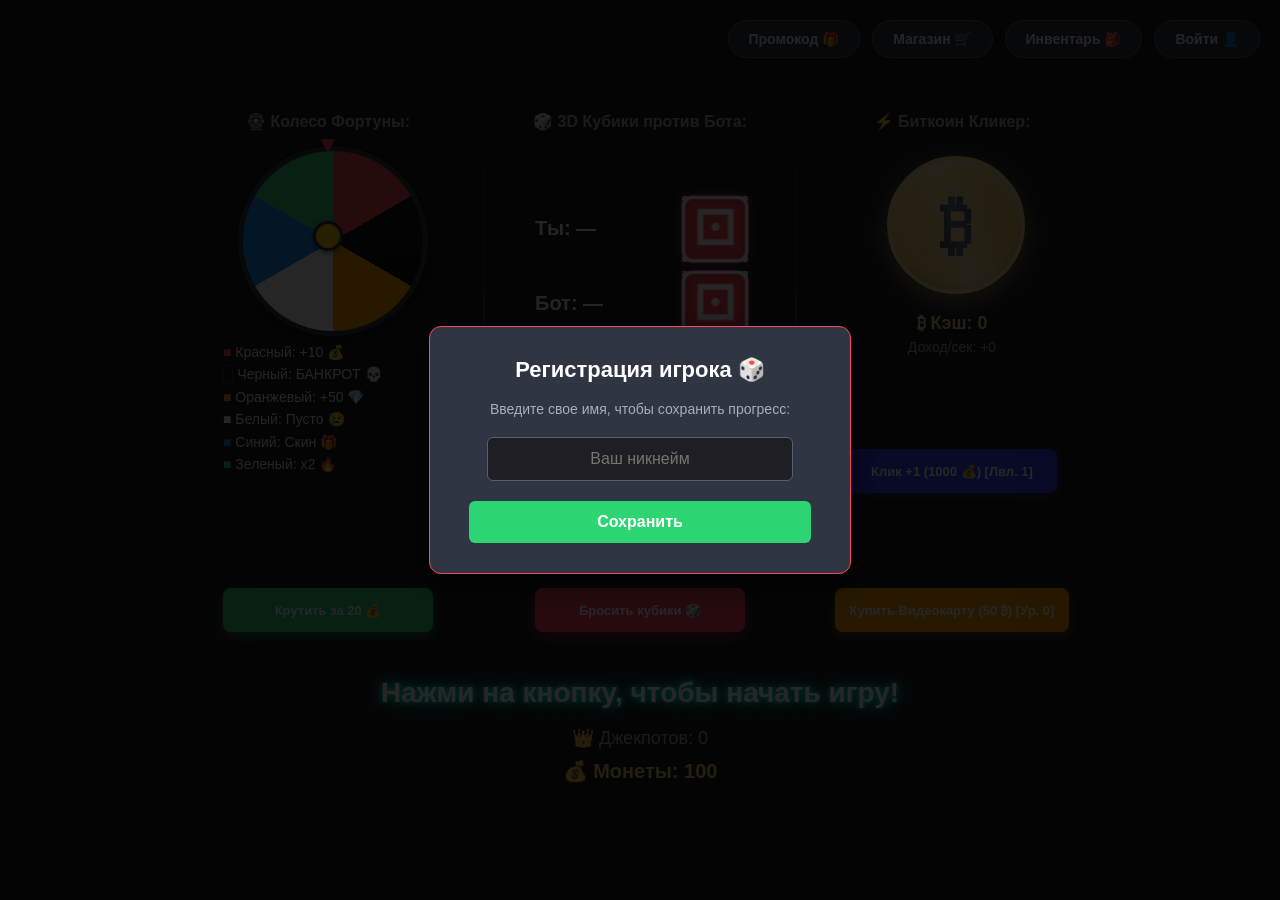
==== index.html @ 0c5f7ff7 "Update index.html" ====
<head>
    <meta charset="UTF-8">
    <meta name="viewport" content="width=device-width, initial-scale=1.0">
    <title>Mega Game Center</title>
    <link rel="stylesheet" href="css/main.css">
    
    <!-- ПОДКЛЮЧЕНИЕ TELEGRAM WEB APP -->
    <script src="https://telegram.org"></script>
    <script>
        // Сообщаем Telegram, что приложение готово, и принудительно раскрываем на максимум
        window.Telegram.WebApp.ready();
        window.Telegram.WebApp.expand();
    </script>
</head>

<body>

    <!-- Верхнее игровое меню управления -->
    <div class="header-menu">
        <button id="promo-open-btn" class="header-btn">Промокод 🎁</button>
        <button id="shop-open-btn" class="header-btn">Магазин 🛒</button>
        <button id="inv-open-btn" class="header-btn">Инвентарь 🎒</button>
        <button id="auth-header-btn" class="header-btn">Войти 👤</button>
    </div>

    <!-- Главный контейнер, который собирает всё вместе по центру -->
    <div class="main-wrapper">
        
        <!-- ТРЕХКОЛОНОЧНЫЙ БЛОК -->
        <div class="game-and-roulette">
            
            <!-- Левая колонка: РУЛЕТКА -->
            <div class="roulette-container">
                <h3>🎡 Колесо Фортуны:</h3>
                <div class="wheel-box">
                    <div class="wheel-arrow">▼</div>
                    <div id="wheel"></div>
                    <div class="wheel-center-cap"></div>
                </div>
                
                <div class="wheel-legend">
                    <div><span style="color: #ff4757;">■</span> Красный: +10 💰</div>
                    <div><span style="color: #111111; border: 1px solid #333;">■</span> Черный: БАНКРОТ 💀</div>
                    <div><span style="color: #ffa502;">■</span> Оранжевый: +50 💎</div>
                    <div><span style="color: #ffffff;">■</span> Белый: Пусто 😢</div>
                    <div><span style="color: #1e90ff;">■</span> Синий: Скин 🎁</div>
                    <div><span style="color: #2ed573;">■</span> Зеленый: х2 🔥</div>
                </div>

                <button id="spin-btn">Крутить за 20 💰</button>
            </div>

            <!-- ПЕРВЫЙ РАЗДЕЛИТЕЛЬ -->
            <div class="game-divider"></div>

            <!-- Центральная колонка: ИГРА В КУБИКИ -->
            <div class="dice-container">
                <h3>🎲 3D Кубики против Бота:</h3>
                
                <div class="game-container-vertical">
                    <div class="dice-player-wrapper">
                        <div class="dice-name player">Ты: —</div>
                        <div class="scene">
                            <div id="player-dice-3d" class="cube">
                                <div class="cube-face front">⚀</div>
                                <div class="cube-face back">⚅</div>
                                <div class="cube-face right">⚃</div>
                                <div class="cube-face left">⚂</div>
                                <div class="cube-face top">⚁</div>
                                <div class="cube-face bottom">⚄</div>
                            </div>
                        </div>
                    </div>

                    <div class="dice-bot-wrapper">
                        <div class="dice-name bot">Бот: —</div>
                        <div class="scene">
                            <div id="bot-dice-3d" class="cube">
                                <div class="cube-face front">⚀</div>
                                <div class="cube-face back">⚅</div>
                                <div class="cube-face right">⚃</div>
                                <div class="cube-face left">⚂</div>
                                <div class="cube-face top">⚁</div>
                                <div class="cube-face bottom">⚄</div>
                            </div>
                        </div>
                    </div>
                </div>

                <div class="turbo-wrapper" id="turbo-toggle">
                    <div class="turbo-checkbox"></div>
                    <span class="turbo-text">Быстрый прокрут</span>
                </div>

                <!-- КНОПКИ АВТОМАТОВ (Покупка + Просмотр) -->
                <button id="slots-open-btn" class="header-btn" style="width: 100%; margin-top: auto; margin-bottom: 8px; border-radius: 8px;">Все автоматы 🎰</button>
                <button id="buy-auto-farm-btn">Купить Автомат (150 ₿)</button>

                <button id="кнопка">Бросить кубики 🎲</button>
            </div>

            <!-- ВТОРОЙ РАЗДЕЛИТЕЛЬ -->
            <div class="game-divider"></div>

            <!-- Правая колонка: ЗАЛИПАТЕЛЬНЫЙ КЛИКЕР -->
            <div class="clicker-container">
                <h3>⚡ Биткоин Кликер:</h3>
                <div id="coin-wrapper">
                    <div id="clicker-coin">
                        <span>₿</span>
                        <div class="coin-glare"></div>
                    </div>
                </div>
                
                <div class="clicker-stats">
                    <div id="clicker-balance">₿ Кэш: 0</div>
                    <div id="clicker-pps">Доход/сек: +0</div>
                </div>
                
                <button id="buy-click-power-btn">Клик +1 (1000 💰) [Лвл. 1]</button>
                <button id="buy-upgrade-btn">Купить Видеокарту (50 ₿)</button>
            </div>

        </div>

        <!-- Центральные элементы -->
        <p id="c">Нажми на кнопку, чтобы начать игру!</p>
        <p id="jackpot-counter">👑 Джекпотов: 0</p>
        <p id="coins-counter">💰 Монеты: --</p>
    </div>

    <!-- ВСПЛЫВАЮЩЕЕ ОКНО: СПИСОК АВТОМАТОВ И СОРТИРОВКА -->
    <div id="slots-modal" class="modal-overlay">
        <div class="modal-window slots-window">
            <span class="close-modal-x" id="slots-close-x">&times;</span>
            <h2>🎰 Ваши автоматы казино</h2>
            <p id="slots-total-fps" style="color: #1dd1a1; font-weight: bold; margin-bottom: 10px;">Всего качают: +0 💰/сек</p>
            
            <!-- Кнопка переключения сортировки -->
            <button id="slots-sort-btn" style="background-color: #3742fa; color: white; border: none; padding: 6px 12px; border-radius: 4px; font-size: 12px; cursor: pointer; margin-bottom: 15px; font-weight: bold;">Сортировка: По доходу ↓</button>
            
            <div id="slots-items-list" class="modal-list-container"></div>
        </div>
    </div>

    <!-- ВСПЛЫВАЮЩИЕ ОКНА (Остальные) -->
    <div id="auth-modal" class="modal-overlay">
        <div class="modal-window">
            <h2>Регистрация игрока 🎲</h2>
            <p>Введите свое имя, чтобы сохранить прогресс:</p>
            <input type="text" id="modal-username-input" placeholder="Ваш никнейм" maxlength="12">
            <button id="modal-save-btn">Сохранить</button>
        </div>
    </div>

    <div id="promo-modal" class="modal-overlay">
        <div class="modal-window">
            <span class="close-modal-x" id="promo-close-x">&times;</span>
            <h2>🎁 Активация промокода</h2>
            <p>Введите секретный код, чтобы получить подарок:</p>
            <input type="text" id="modal-promo-input" placeholder="Введите промокод">
            <button id="modal-promo-activate-btn">Активировать</button>
        </div>
    </div>

    <div id="shop-modal" class="modal-overlay">
        <div class="modal-window shop-window">
            <span class="close-modal-x" id="shop-close-x">&times;</span>
            <h2>🛒 Магазин скинов</h2>
            <p>Покупайте цвета для вашей неоновой надписи:</p>
            <div id="shop-items-list" class="modal-list-container"></div>
        </div>
    </div>

    <div id="inv-modal" class="modal-overlay">
        <div class="modal-window inv-window">
            <span class="close-modal-x" id="inv-close-x">&times;</span>
            <h2>🎒 Ваш инвентарь</h2>
            <p>Выберите активный цвет для текста результатов:</p>
            <div id="inv-items-list" class="modal-list-container"></div>
        </div>
    </div>

    <script src="js/script.js"></script>
</body>
</html>
---- css/main.css ----
/* Главные настройки страницы */
body {
    font-family: Arial, sans-serif;
    background-color: #1e1e24;
    display: flex;
    justify-content: center;
    align-items: center;
    height: 100vh;
    margin: 0;
    overflow: hidden;
}

/* Меню кнопок в правом верхнем углу */
.header-menu {
    position: absolute;
    top: 20px;
    right: 20px;
    display: flex;
    gap: 12px;
    z-index: 100;
}

.header-btn {
    background-color: #2f3542;
    color: #f1f2f6;
    border: 1px solid #57606f;
    padding: 10px 20px;
    font-size: 14px;
    font-weight: bold;
    border-radius: 20px;
    cursor: pointer;
    transition: all 0.2s ease;
}

.header-btn:hover { 
    background-color: #57606f; 
    border-color: #f1f2f6; 
}

.main-wrapper {
    display: flex;
    flex-direction: column;
    align-items: center;
    text-align: center;
}

/* ТРЕХКОЛОНОЧНЫЙ БЛОК */
.game-and-roulette {
    display: flex;
    align-items: stretch; 
    justify-content: center;
    gap: 50px; 
    margin-bottom: 20px;
}

.game-divider {
    width: 2px;
    height: 520px; 
    background: linear-gradient(to bottom, rgba(255, 255, 255, 0), rgba(255, 255, 255, 0.15), rgba(255, 255, 255, 0));
    align-self: center;
}

/* Настройки колонок */
.dice-container, .roulette-container, .clicker-container {
    display: flex;
    flex-direction: column;
    align-items: center;
    width: 210px; 
    justify-content: space-between; 
}

.dice-container h3, .roulette-container h3, .clicker-container h3 {
    color: #a4b0be;
    font-size: 16px;
    margin-bottom: 15px;
    margin-top: 0;
    white-space: nowrap;
}

/* БАЗОВЫЙ СТИЛЬ ДЛЯ ВСЕХ КНОПОК ВНИЗУ */
#кнопка, #spin-btn, #buy-upgrade-btn, #buy-click-power-btn, #buy-auto-farm-btn, #slots-open-btn {
    font-size: 13px; 
    font-weight: bold;
    border-radius: 8px;
    cursor: pointer;
    height: 44px; 
    box-sizing: border-box;
    border: none;
    transition: all 0.2s ease;
    white-space: nowrap;
}

#кнопка { background-color: #ff4757; color: white; box-shadow: 0 4px 15px rgba(255, 71, 87, 0.4); width: 100%; margin-top: auto; }
#кнопка:hover { background-color: #ff6b81; transform: translateY(-2px); }

#spin-btn { background-color: #2ed573; color: white; box-shadow: 0 4px 10px rgba(46, 213, 115, 0.4); width: 100%; margin-top: auto; }
#spin-btn:hover { background-color: #26af5f; }
#spin-btn:disabled { background-color: #57606f; cursor: not-allowed; box-shadow: none; }

#buy-upgrade-btn {
    background-color: #ffa502; color: white;
    box-shadow: 0 4px 10px rgba(255, 165, 2, 0.3);
    padding: 12px 15px; width: auto; min-width: 100%; margin-top: auto;
}
#buy-upgrade-btn:hover { background-color: #ffb142; }

#buy-click-power-btn {
    background-color: #3742fa; color: white;
    box-shadow: 0 4px 10px rgba(55, 66, 250, 0.3);
    padding: 12px 15px; width: auto; min-width: 100%; margin-bottom: 12px; margin-top: auto;
}
#buy-click-power-btn:hover { background-color: #5f27cd; }

#buy-auto-farm-btn {
    background-color: #10ac84; color: white;
    box-shadow: 0 4px 10px rgba(16, 172, 132, 0.3);
    padding: 12px 15px; width: auto; min-width: 100%; margin-bottom: 12px;
}
#buy-auto-farm-btn:hover { background-color: #1dd1a1; }

/* Крупная шпаргалка рулетки */
.wheel-legend { margin-top: 15px; font-size: 14px; color: #f1f2f6; text-align: left; line-height: 1.6; width: 100%; font-weight: 500; }

/* Вертикальный контейнер кубиков */
.game-container-vertical { display: flex; flex-direction: column; gap: 15px; height: 240px; justify-content: center; text-align: center; }
.dice-player-wrapper, .dice-bot-wrapper { display: flex; align-items: center; justify-content: space-between; width: 210px; gap: 15px; }
.dice-name { font-size: 20px; color: #f1f2f6; font-weight: bold; width: 110px; text-align: left; white-space: nowrap; }
/* === СТИЛИ ЦВЕТОВЫХ РЕДКОСТЕЙ ДЛЯ ИНВЕНТАРЯ АВТОМАТОВ === */
.rarity-common { color: #ffffff !important; text-shadow: 0 0 2px rgba(255,255,255,0.5); }
.rarity-epic { color: #bf55ec !important; text-shadow: 0 0 5px #bf55ec; font-weight: bold; }
.rarity-legendary { color: #ffd700 !important; text-shadow: 0 0 8px #ffd700, 0 0 15px #ff8c00; font-weight: bold; }

/* === МАГИЯ АНИМИРОВАННОГО 3D КУБИКА === */
.scene { width: 60px; height: 60px; perspective: 300px; }
.cube { width: 100%; height: 100%; position: relative; transform-style: preserve-3d; transition: transform 1.5s cubic-bezier(0.2, 0.8, 0.3, 1); }
.cube-face { position: absolute; width: 60px; height: 60px; background: #ff4757; border: 3px solid #ffffff; border-radius: 10px; color: white; font-size: 42px; font-weight: bold; display: flex; justify-content: center; align-items: center; box-shadow: inset 0 0 10px rgba(0,0,0,0.3), 0 0 10px rgba(255, 71, 87, 0.4); box-sizing: border-box; }
.front  { transform: rotateY(  0deg) translateZ(30px); }
.back   { transform: rotateY(180deg) translateZ(30px); }
.right  { transform: rotateY( 90deg) translateZ(30px); }
.left   { transform: rotateY(-90deg) translateZ(30px); }
.top    { transform: rotateX( 90deg) translateZ(30px); }
.bottom { transform: rotateX(-90deg) translateZ(30px); }

/* === СТИЛИ ТУРБО-РЕЖИМА === */
.turbo-wrapper { display: flex; align-items: center; justify-content: center; gap: 12px; margin-bottom: 25px; margin-top: 15px; cursor: pointer; user-select: none; }
.turbo-checkbox { width: 22px; height: 22px; background-color: #2f3542; border: 2px solid #57606f; border-radius: 6px; position: relative; transition: all 0.25s ease; box-sizing: border-box; }
.turbo-text { font-size: 15px; color: #a4b0be; font-weight: bold; transition: color 0.25s ease; }
.turbo-wrapper:hover .turbo-checkbox { border-color: #f1f2f6; }
.turbo-wrapper:hover .turbo-text { color: #f1f2f6; }
.turbo-wrapper.active .turbo-checkbox { background-color: #bf55ec !important; border-color: #bf55ec !important; box-shadow: 0 0 12px #bf55ec; }
.turbo-wrapper.active .turbo-checkbox::after { content: "✔"; position: absolute; top: 45%; left: 50%; transform: translate(-50%, -50%); color: white; font-size: 13px; font-weight: bold; }
.turbo-wrapper.active .turbo-text { color: #bf55ec; text-shadow: 0 0 5px rgba(191, 85, 236, 0.3); }
.cube.fast-spin { transition: transform 0.3s cubic-bezier(0.2, 0.8, 0.3, 1) !important; }

/* === КЛИКЕР === */
#coin-wrapper { position: relative; width: 130px; height: 130px; margin-top: 10px; }
#clicker-coin { width: 130px; height: 130px; background: linear-gradient(135deg, #ffe066 0%, #f5cd79 50%, #eccc68 100%); border-radius: 50%; display: flex; justify-content: center; align-items: center; font-size: 65px; color: #2f3542; font-weight: 900; cursor: pointer; user-select: none; position: relative; overflow: hidden; box-shadow: 0 8px 25px rgba(245, 205, 121, 0.5), inset 0 -4px 10px rgba(0,0,0,0.15), inset 0 4px 10px rgba(255,255,255,0.4); border: 4px solid #f7d794; transition: transform 0.05s ease, box-shadow 0.1s ease; }
.coin-glare { position: absolute; top: -50%; left: -50%; width: 200%; height: 200%; background: linear-gradient(45deg, rgba(255,255,255,0) 0%, rgba(255,255,255,0) 40%, rgba(255,255,255,0.3) 50%, rgba(255,255,255,0) 60%); transform: rotate(30deg); transition: all 0.5s ease; }
#clicker-coin:hover .coin-glare { transform: translate(20%, 20%) rotate(30deg); }
#clicker-coin:active { transform: scale(0.94); box-shadow: 0 4px 12px rgba(245, 205, 121, 0.3); }
.clicker-stats { height: 65px; display: flex; flex-direction: column; justify-content: center; gap: 5px; margin-top: 15px; }
#clicker-balance { font-size: 18px; color: #f5cd79; font-weight: bold; }
#clicker-pps { font-size: 14px; color: #a4b0be; }
.plus-one-animation { position: absolute; font-size: 22px; color: #2ed573; font-weight: bold; pointer-events: none; user-select: none; animation: floatUp 0.7s ease-out forwards; text-shadow: 0 0 5px rgba(0,0,0,0.5); z-index: 50; }
@keyframes floatUp { 0% { transform: translateY(0) scale(0.8); opacity: 1; } 100% { transform: translateY(-70px) scale(1.2); opacity: 0; } }

/* РУЛЕТКА И КОЛЕСО */
.wheel-box { position: relative; width: 180px; height: 180px; }
.wheel-arrow { position: absolute; top: -15px; left: 50%; transform: translateX(-50%); font-size: 24px; color: #ff4757; z-index: 10; }
#wheel { width: 100%; height: 100%; border-radius: 50%; border: 5px solid #2f3542; box-shadow: 0 0 15px rgba(0, 0, 0, 0.6); background: conic-gradient(#ff4757 0deg 60deg, #111111 60deg 120deg, #ffa502 120deg 180deg, #ffffff 180deg 240deg, #1e90ff 240deg 300deg, #2ed573 300deg 360deg); transition: transform 4s cubic-bezier(0.1, 0.8, 0.3, 1); }
.wheel-center-cap { position: absolute; top: 50%; left: 50%; transform: translate(-50%, -50%); width: 24px; height: 24px; background-color: #ffd700; border-radius: 50%; border: 3px solid #2f3542; box-shadow: 0 2px 5px rgba(0, 0, 0, 0.5); z-index: 5; }

/* ТЕКСТЫ СВЕЧЕНИЯ И ОКНА */
#c { font-size: 28px; color: #ffffff; font-weight: bold; text-shadow: 0 0 5px #00ffcc, 0 0 10px #00ffcc, 0 0 20px #00ffcc; transition: all 0.3s ease; margin: 25px 0 5px 0; min-height: 40px; }
#c.jackpot { text-shadow: 0 0 5px #ffd700, 0 0 15px #ffd700, 0 0 30px #ff8c00; }
#jackpot-counter { font-size: 18px; color: #a4b0be; margin: 5px 0; }
#coins-counter { font-size: 20px; color: #eccc68; margin: 5px 0; font-weight: bold; }

.shop-container { margin-top: 25px; border-top: 1px solid #333; padding-top: 15px; width: 100%; max-width: 500px; }
.shop-container h3 { color: #a4b0be; font-size: 16px; margin-bottom: 15px; }
.shop-buttons { display: flex; gap: 10px; justify-content: center; flex-wrap: wrap; }
.shop-btn { background-color: #2f3542; color: #f1f2f6; border: 1px solid #57606f; padding: 8px 12px; font-size: 13px; border-radius: 6px; cursor: pointer; transition: all 0.2s ease; }
.shop-btn:hover { background-color: #3742fa; border-color: #3742fa; }
.shop-btn.active { background-color: #2ed573 !important; border-color: #2ed573 !important; color: white; }

.modal-overlay { position: fixed; top: 0; left: 0; width: 100%; height: 100%; background-color: rgba(0, 0, 0, 0.85); display: flex; justify-content: center; align-items: center; opacity: 0; pointer-events: none; transition: opacity 0.3s ease; z-index: 1000; }
.modal-overlay.show { opacity: 1; pointer-events: all; }
.modal-window { background-color: #2f3542; padding: 30px; border-radius: 12px; box-shadow: 0 10px 30px rgba(0, 0, 0, 0.6); text-align: center; width: 90%; max-width: 360px; border: 1px solid #ff4757; position: relative; }
.close-modal-x { position: absolute; top: 10px; right: 15px; font-size: 28px; color: #a4b0be; cursor: pointer; }
.close-modal-x:hover { color: white; }
.modal-window h2 { color: #ffffff; margin-top: 0; font-size: 22px; }
.modal-window p { color: #a4b0be; font-size: 14px; margin-bottom: 20px; }
#modal-username-input, #modal-promo-input { width: 85%; padding: 12px; font-size: 16px; background-color: #1e1e24; border: 1px solid #57606f; color: white; border-radius: 6px; text-align: center; margin-bottom: 20px; outline: none; }
#modal-username-input:focus, #modal-promo-input:focus { border-color: #ff4757; }
#modal-save-btn, #modal-promo-activate-btn { background-color: #2ed573; color: white; border: none; padding: 12px 30px; font-size: 16px; font-weight: bold; border-radius: 6px; cursor: pointer; width: 95%; }
.modal-list-container { display: flex; flex-direction: column; gap: 12px; max-height: 250px; overflow-y: auto; }
.modal-item-btn { background-color: #1e1e24; color: white; border: 1px solid #57606f; padding: 12px; font-size: 15px; font-weight: bold; border-radius: 6px; cursor: pointer; display: flex; justify-content: space-between; align-items: center; }
.modal-item-btn.active { background-color: #2ed573 !important; border-color: #2ed573 !important; }
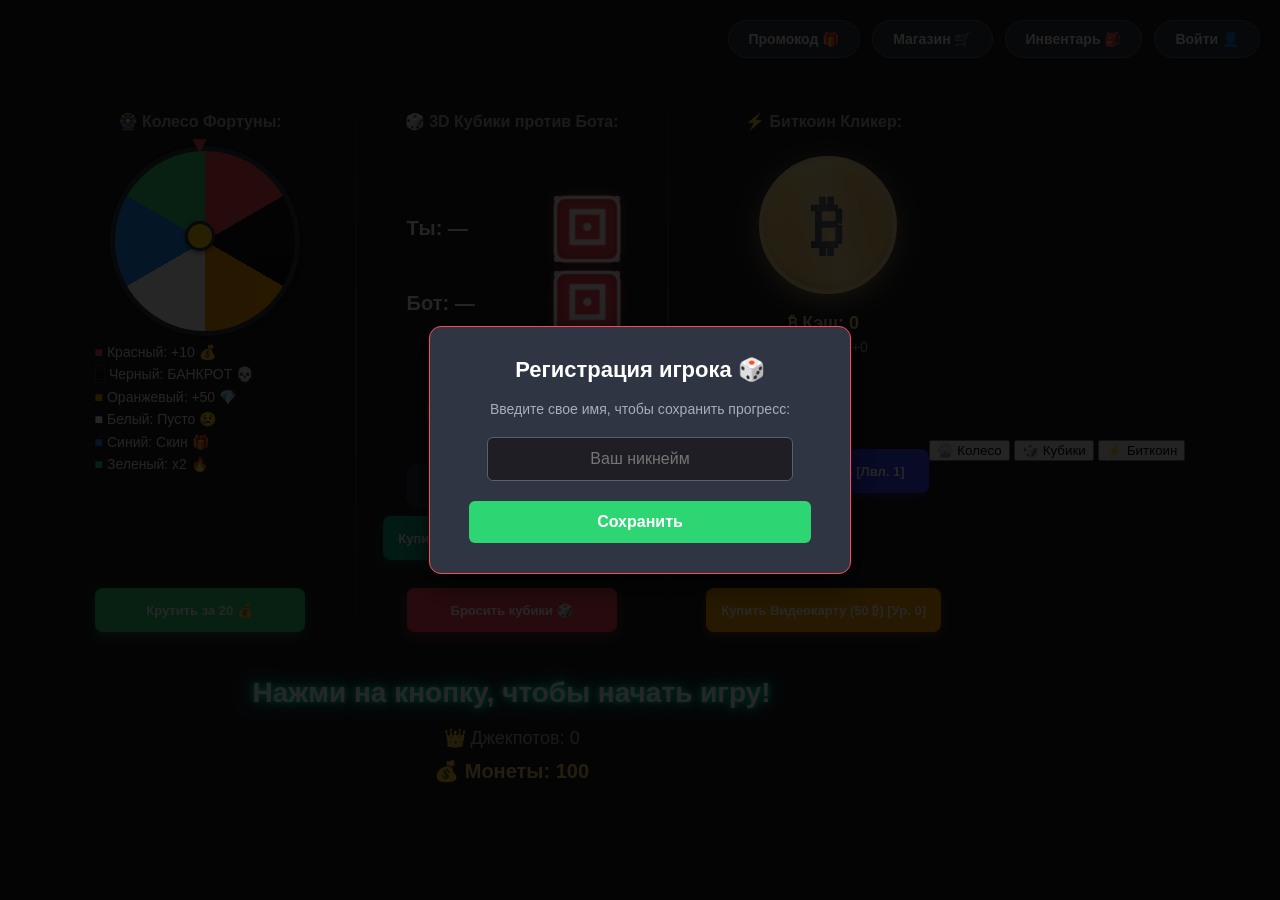
==== commit d42e2b32: "Update index.html" ====
--- a/index.html
+++ b/index.html
@@ -182,5 +182,21 @@
     </div>
 
     <script src="js/script.js"></script>
+    <!-- НИЖНЕЕ НАВИГАЦИОННОЕ МЕНЮ (ТАБ-БАР) -->
+<div class="bottom-nav">
+    <button class="nav-item active" onclick="switchTab('fortune', this)">
+        <span class="nav-icon">🎡</span>
+        <span class="nav-text">Колесо</span>
+    </button>
+    <button class="nav-item" onclick="switchTab('dice', this)">
+        <span class="nav-icon">🎲</span>
+        <span class="nav-text">Кубики</span>
+    </button>
+    <button class="nav-item" onclick="switchTab('clicker', this)">
+        <span class="nav-icon">⚡</span>
+        <span class="nav-text">Биткоин</span>
+    </button>
+</div>
+
 </body>
 </html>
--- a/css/main.css
+++ b/css/main.css
@@ -196,3 +196,54 @@
 .modal-list-container { display: flex; flex-direction: column; gap: 12px; max-height: 250px; overflow-y: auto; }
 .modal-item-btn { background-color: #1e1e24; color: white; border: 1px solid #57606f; padding: 12px; font-size: 15px; font-weight: bold; border-radius: 6px; cursor: pointer; display: flex; justify-content: space-between; align-items: center; }
 .modal-item-btn.active { background-color: #2ed573 !important; border-color: #2ed573 !important; }
+/* ПРИНУДИТЕЛЬНАЯ МОБИЛЬНАЯ ВЕРСИЯ */
+@media (max-width: 1024px) {
+    .main-wrapper {
+        width: 100% !important;
+        max-width: 100% !important;
+        padding: 10px !important;
+        box-sizing: border-box !important;
+    }
+
+    /* Раскладываем 3 колонки строго друг под друга */
+    .game-and-roulette {
+        display: flex !important;
+        flex-direction: column !important;
+        align-items: center !important;
+        width: 100% !important;
+        gap: 40px !important;
+    }
+
+    /* Полностью прячем разделители */
+    .game-divider {
+        display: none !important;
+    }
+
+    /* Фиксируем ширину игровых блоков, чтобы они не сжимались */
+    .roulette-container, .dice-container, .clicker-container {
+        width: 100% !important;
+        max-width: 360px !important;
+        min-width: 320px !important;
+        display: block !important;
+        box-sizing: border-box !important;
+    }
+
+    /* Перестраиваем верхнее меню в сетку 2 на 2 */
+    .header-menu {
+        display: grid !important;
+        grid-template-columns: 1fr 1fr !important;
+        gap: 10px !important;
+        width: 100% !important;
+        max-width: 360px !important;
+        margin: 0 auto 25px auto !important;
+    }
+
+    .header-btn {
+        width: 100% !important;
+        font-size: 14px !important;
+        padding: 10px 5px !important;
+        white-space: nowrap !important;
+    }
+}
+
+
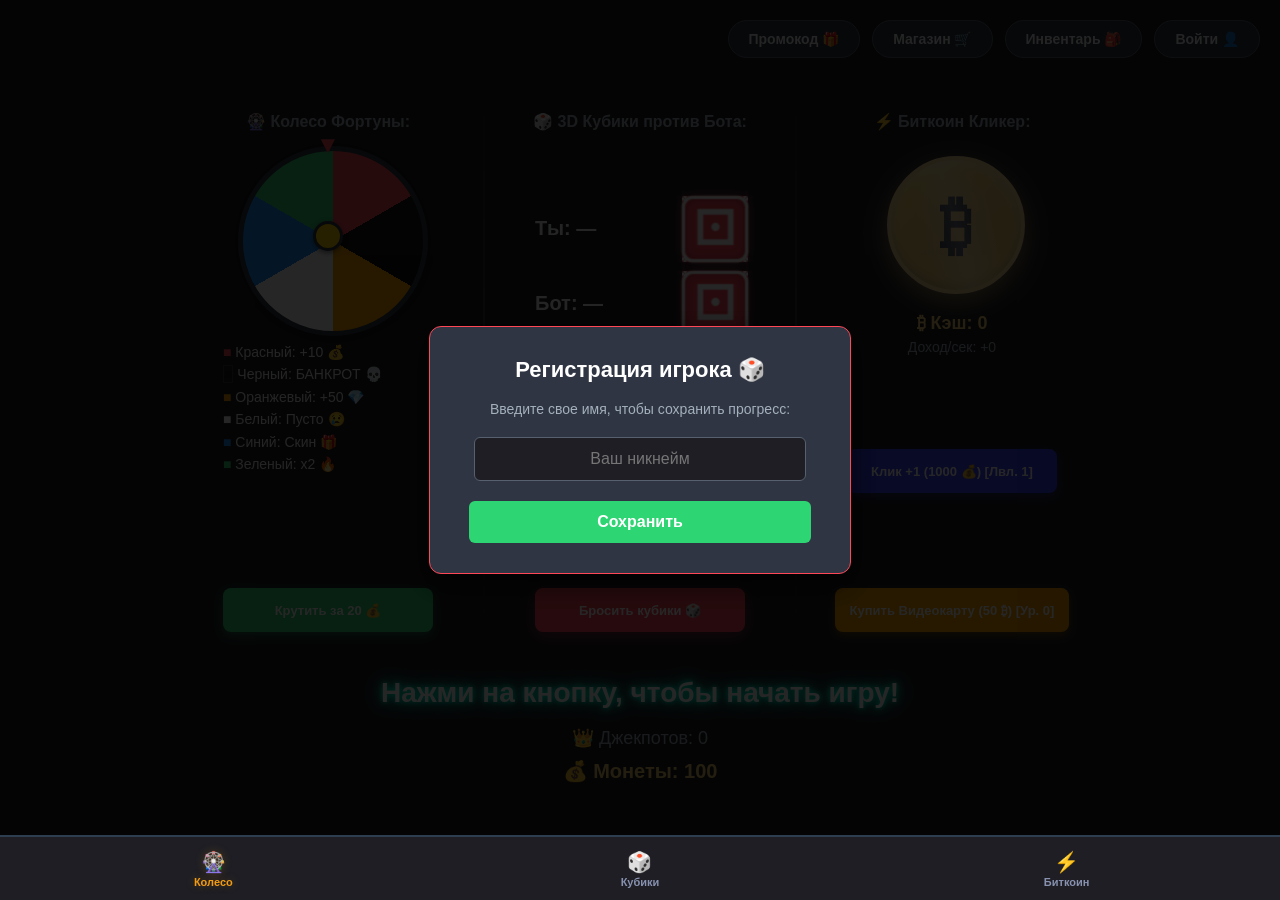
==== commit 93b215ce: "Update index.html" ====
--- a/index.html
+++ b/index.html
@@ -1,3 +1,5 @@
+<!DOCTYPE html>
+<html lang="ru">
 <head>
     <meta charset="UTF-8">
     <meta name="viewport" content="width=device-width, initial-scale=1.0">
@@ -7,12 +9,10 @@
     <!-- ПОДКЛЮЧЕНИЕ TELEGRAM WEB APP -->
     <script src="https://telegram.org"></script>
     <script>
-        // Сообщаем Telegram, что приложение готово, и принудительно раскрываем на максимум
         window.Telegram.WebApp.ready();
         window.Telegram.WebApp.expand();
     </script>
 </head>
-
 <body>
 
     <!-- Верхнее игровое меню управления -->
@@ -181,22 +181,22 @@
         </div>
     </div>
 
+    <!-- НИЖНЕЕ НАВИГАЦИОННОЕ МЕНЮ (ТАБ-БАР) -->
+    <div class="bottom-nav">
+        <button class="nav-item active" onclick="switchTab('fortune', this)">
+            <span class="nav-icon">🎡</span>
+            <span class="nav-text">Колесо</span>
+        </button>
+        <button class="nav-item" onclick="switchTab('dice', this)">
+            <span class="nav-icon">🎲</span>
+            <span class="nav-text">Кубики</span>
+        </button>
+        <button class="nav-item" onclick="switchTab('clicker', this)">
+            <span class="nav-icon">⚡</span>
+            <span class="nav-text">Биткоин</span>
+        </button>
+    </div>
+
     <script src="js/script.js"></script>
-    <!-- НИЖНЕЕ НАВИГАЦИОННОЕ МЕНЮ (ТАБ-БАР) -->
-<div class="bottom-nav">
-    <button class="nav-item active" onclick="switchTab('fortune', this)">
-        <span class="nav-icon">🎡</span>
-        <span class="nav-text">Колесо</span>
-    </button>
-    <button class="nav-item" onclick="switchTab('dice', this)">
-        <span class="nav-icon">🎲</span>
-        <span class="nav-text">Кубики</span>
-    </button>
-    <button class="nav-item" onclick="switchTab('clicker', this)">
-        <span class="nav-icon">⚡</span>
-        <span class="nav-text">Биткоин</span>
-    </button>
-</div>
-
 </body>
 </html>
--- a/css/main.css
+++ b/css/main.css
@@ -245,5 +245,78 @@
         white-space: nowrap !important;
     }
 }
-
-
+/* СТИЛИ ДЛЯ НИЖНЕЙ НАВИГАЦИИ (ТАБ-БАРА) */
+.bottom-nav {
+    position: fixed;
+    bottom: 0;
+    left: 0;
+    width: 100%;
+    height: 65px;
+    background-color: #1e1e24;
+    border-top: 2px solid #2c3e50;
+    display: flex;
+    justify-content: space-around;
+    align-items: center;
+    box-sizing: border-box;
+    z-index: 9999;
+}
+
+.nav-item {
+    background: none;
+    border: none;
+    color: #8892b0;
+    display: flex;
+    flex-direction: column;
+    align-items: center;
+    justify-content: center;
+    cursor: pointer;
+    width: 33.33%;
+    height: 100%;
+    transition: color 0.2s ease;
+}
+
+.nav-icon {
+    font-size: 20px;
+    margin-bottom: 2px;
+}
+
+.nav-text {
+    font-size: 11px;
+    font-weight: bold;
+}
+
+/* Стиль для активной (нажатой) вкладки */
+.nav-item.active {
+    color: #f39c12;
+    text-shadow: 0 0 10px rgba(243, 156, 18, 0.3);
+}
+
+/* МОДИФИКАЦИЯ ДЛЯ УЗКИХ ЭКРАНОВ И ТЕЛЕГРАМА */
+@media (max-width: 1024px) {
+    /* Прячем вертикальные разделители */
+    .game-divider {
+        display: none !important;
+    }
+    
+    /* Делаем главный контейнер вертикальным */
+    .game-and-roulette {
+        display: flex !important;
+        flex-direction: column !important;
+        align-items: center !important;
+        padding-bottom: 80px !important; /* Отступ снизу, чтобы меню не перекрывало кнопки */
+    }
+
+    /* Скрываем по умолчанию кубики и кликер (колесо открыто первым) */
+    .dice-container, .clicker-container {
+        display: none !important;
+    }
+    
+    /* Растягиваем активный контейнер на мобильном */
+    .roulette-container, .dice-container, .clicker-container {
+        width: 100% !important;
+        max-width: 360px !important;
+    }
+}
+
+
+
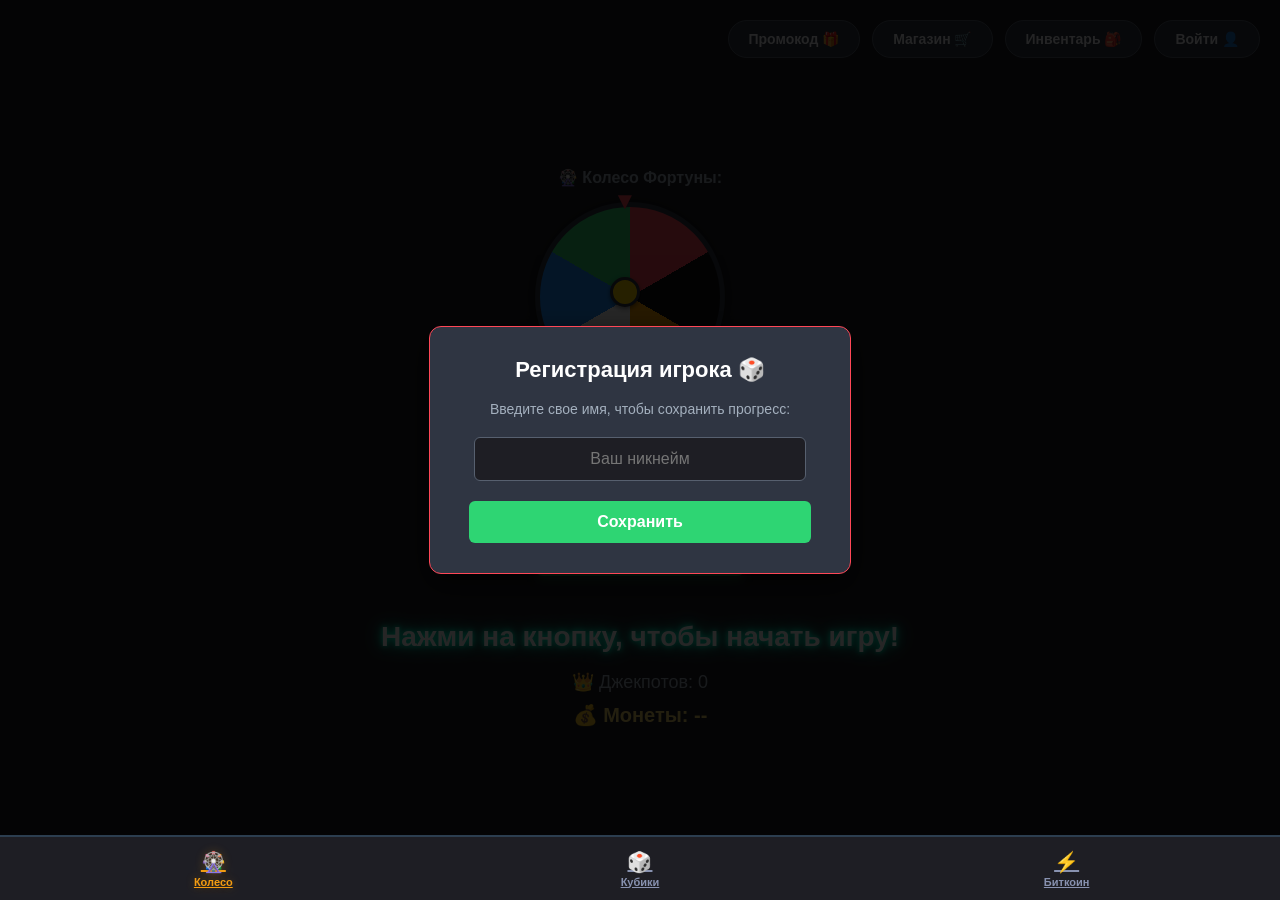
==== commit a2436700: "Update index.html" ====
--- a/index.html
+++ b/index.html
@@ -2,201 +2,12 @@
 <html lang="ru">
 <head>
     <meta charset="UTF-8">
-    <meta name="viewport" content="width=device-width, initial-scale=1.0">
-    <title>Mega Game Center</title>
-    <link rel="stylesheet" href="css/main.css">
-    
-    <!-- ПОДКЛЮЧЕНИЕ TELEGRAM WEB APP -->
-    <script src="https://telegram.org"></script>
+    <title>Загрузка Mega Game Center...</title>
     <script>
-        window.Telegram.WebApp.ready();
-        window.Telegram.WebApp.expand();
+        // Мгновенный перенаправитель на первую игру
+        window.location.href = "fortune.html";
     </script>
 </head>
 <body>
-
-    <!-- Верхнее игровое меню управления -->
-    <div class="header-menu">
-        <button id="promo-open-btn" class="header-btn">Промокод 🎁</button>
-        <button id="shop-open-btn" class="header-btn">Магазин 🛒</button>
-        <button id="inv-open-btn" class="header-btn">Инвентарь 🎒</button>
-        <button id="auth-header-btn" class="header-btn">Войти 👤</button>
-    </div>
-
-    <!-- Главный контейнер, который собирает всё вместе по центру -->
-    <div class="main-wrapper">
-        
-        <!-- ТРЕХКОЛОНОЧНЫЙ БЛОК -->
-        <div class="game-and-roulette">
-            
-            <!-- Левая колонка: РУЛЕТКА -->
-            <div class="roulette-container">
-                <h3>🎡 Колесо Фортуны:</h3>
-                <div class="wheel-box">
-                    <div class="wheel-arrow">▼</div>
-                    <div id="wheel"></div>
-                    <div class="wheel-center-cap"></div>
-                </div>
-                
-                <div class="wheel-legend">
-                    <div><span style="color: #ff4757;">■</span> Красный: +10 💰</div>
-                    <div><span style="color: #111111; border: 1px solid #333;">■</span> Черный: БАНКРОТ 💀</div>
-                    <div><span style="color: #ffa502;">■</span> Оранжевый: +50 💎</div>
-                    <div><span style="color: #ffffff;">■</span> Белый: Пусто 😢</div>
-                    <div><span style="color: #1e90ff;">■</span> Синий: Скин 🎁</div>
-                    <div><span style="color: #2ed573;">■</span> Зеленый: х2 🔥</div>
-                </div>
-
-                <button id="spin-btn">Крутить за 20 💰</button>
-            </div>
-
-            <!-- ПЕРВЫЙ РАЗДЕЛИТЕЛЬ -->
-            <div class="game-divider"></div>
-
-            <!-- Центральная колонка: ИГРА В КУБИКИ -->
-            <div class="dice-container">
-                <h3>🎲 3D Кубики против Бота:</h3>
-                
-                <div class="game-container-vertical">
-                    <div class="dice-player-wrapper">
-                        <div class="dice-name player">Ты: —</div>
-                        <div class="scene">
-                            <div id="player-dice-3d" class="cube">
-                                <div class="cube-face front">⚀</div>
-                                <div class="cube-face back">⚅</div>
-                                <div class="cube-face right">⚃</div>
-                                <div class="cube-face left">⚂</div>
-                                <div class="cube-face top">⚁</div>
-                                <div class="cube-face bottom">⚄</div>
-                            </div>
-                        </div>
-                    </div>
-
-                    <div class="dice-bot-wrapper">
-                        <div class="dice-name bot">Бот: —</div>
-                        <div class="scene">
-                            <div id="bot-dice-3d" class="cube">
-                                <div class="cube-face front">⚀</div>
-                                <div class="cube-face back">⚅</div>
-                                <div class="cube-face right">⚃</div>
-                                <div class="cube-face left">⚂</div>
-                                <div class="cube-face top">⚁</div>
-                                <div class="cube-face bottom">⚄</div>
-                            </div>
-                        </div>
-                    </div>
-                </div>
-
-                <div class="turbo-wrapper" id="turbo-toggle">
-                    <div class="turbo-checkbox"></div>
-                    <span class="turbo-text">Быстрый прокрут</span>
-                </div>
-
-                <!-- КНОПКИ АВТОМАТОВ (Покупка + Просмотр) -->
-                <button id="slots-open-btn" class="header-btn" style="width: 100%; margin-top: auto; margin-bottom: 8px; border-radius: 8px;">Все автоматы 🎰</button>
-                <button id="buy-auto-farm-btn">Купить Автомат (150 ₿)</button>
-
-                <button id="кнопка">Бросить кубики 🎲</button>
-            </div>
-
-            <!-- ВТОРОЙ РАЗДЕЛИТЕЛЬ -->
-            <div class="game-divider"></div>
-
-            <!-- Правая колонка: ЗАЛИПАТЕЛЬНЫЙ КЛИКЕР -->
-            <div class="clicker-container">
-                <h3>⚡ Биткоин Кликер:</h3>
-                <div id="coin-wrapper">
-                    <div id="clicker-coin">
-                        <span>₿</span>
-                        <div class="coin-glare"></div>
-                    </div>
-                </div>
-                
-                <div class="clicker-stats">
-                    <div id="clicker-balance">₿ Кэш: 0</div>
-                    <div id="clicker-pps">Доход/сек: +0</div>
-                </div>
-                
-                <button id="buy-click-power-btn">Клик +1 (1000 💰) [Лвл. 1]</button>
-                <button id="buy-upgrade-btn">Купить Видеокарту (50 ₿)</button>
-            </div>
-
-        </div>
-
-        <!-- Центральные элементы -->
-        <p id="c">Нажми на кнопку, чтобы начать игру!</p>
-        <p id="jackpot-counter">👑 Джекпотов: 0</p>
-        <p id="coins-counter">💰 Монеты: --</p>
-    </div>
-
-    <!-- ВСПЛЫВАЮЩЕЕ ОКНО: СПИСОК АВТОМАТОВ И СОРТИРОВКА -->
-    <div id="slots-modal" class="modal-overlay">
-        <div class="modal-window slots-window">
-            <span class="close-modal-x" id="slots-close-x">&times;</span>
-            <h2>🎰 Ваши автоматы казино</h2>
-            <p id="slots-total-fps" style="color: #1dd1a1; font-weight: bold; margin-bottom: 10px;">Всего качают: +0 💰/сек</p>
-            
-            <!-- Кнопка переключения сортировки -->
-            <button id="slots-sort-btn" style="background-color: #3742fa; color: white; border: none; padding: 6px 12px; border-radius: 4px; font-size: 12px; cursor: pointer; margin-bottom: 15px; font-weight: bold;">Сортировка: По доходу ↓</button>
-            
-            <div id="slots-items-list" class="modal-list-container"></div>
-        </div>
-    </div>
-
-    <!-- ВСПЛЫВАЮЩИЕ ОКНА (Остальные) -->
-    <div id="auth-modal" class="modal-overlay">
-        <div class="modal-window">
-            <h2>Регистрация игрока 🎲</h2>
-            <p>Введите свое имя, чтобы сохранить прогресс:</p>
-            <input type="text" id="modal-username-input" placeholder="Ваш никнейм" maxlength="12">
-            <button id="modal-save-btn">Сохранить</button>
-        </div>
-    </div>
-
-    <div id="promo-modal" class="modal-overlay">
-        <div class="modal-window">
-            <span class="close-modal-x" id="promo-close-x">&times;</span>
-            <h2>🎁 Активация промокода</h2>
-            <p>Введите секретный код, чтобы получить подарок:</p>
-            <input type="text" id="modal-promo-input" placeholder="Введите промокод">
-            <button id="modal-promo-activate-btn">Активировать</button>
-        </div>
-    </div>
-
-    <div id="shop-modal" class="modal-overlay">
-        <div class="modal-window shop-window">
-            <span class="close-modal-x" id="shop-close-x">&times;</span>
-            <h2>🛒 Магазин скинов</h2>
-            <p>Покупайте цвета для вашей неоновой надписи:</p>
-            <div id="shop-items-list" class="modal-list-container"></div>
-        </div>
-    </div>
-
-    <div id="inv-modal" class="modal-overlay">
-        <div class="modal-window inv-window">
-            <span class="close-modal-x" id="inv-close-x">&times;</span>
-            <h2>🎒 Ваш инвентарь</h2>
-            <p>Выберите активный цвет для текста результатов:</p>
-            <div id="inv-items-list" class="modal-list-container"></div>
-        </div>
-    </div>
-
-    <!-- НИЖНЕЕ НАВИГАЦИОННОЕ МЕНЮ (ТАБ-БАР) -->
-    <div class="bottom-nav">
-        <button class="nav-item active" onclick="switchTab('fortune', this)">
-            <span class="nav-icon">🎡</span>
-            <span class="nav-text">Колесо</span>
-        </button>
-        <button class="nav-item" onclick="switchTab('dice', this)">
-            <span class="nav-icon">🎲</span>
-            <span class="nav-text">Кубики</span>
-        </button>
-        <button class="nav-item" onclick="switchTab('clicker', this)">
-            <span class="nav-icon">⚡</span>
-            <span class="nav-text">Биткоин</span>
-        </button>
-    </div>
-
-    <script src="js/script.js"></script>
 </body>
 </html>
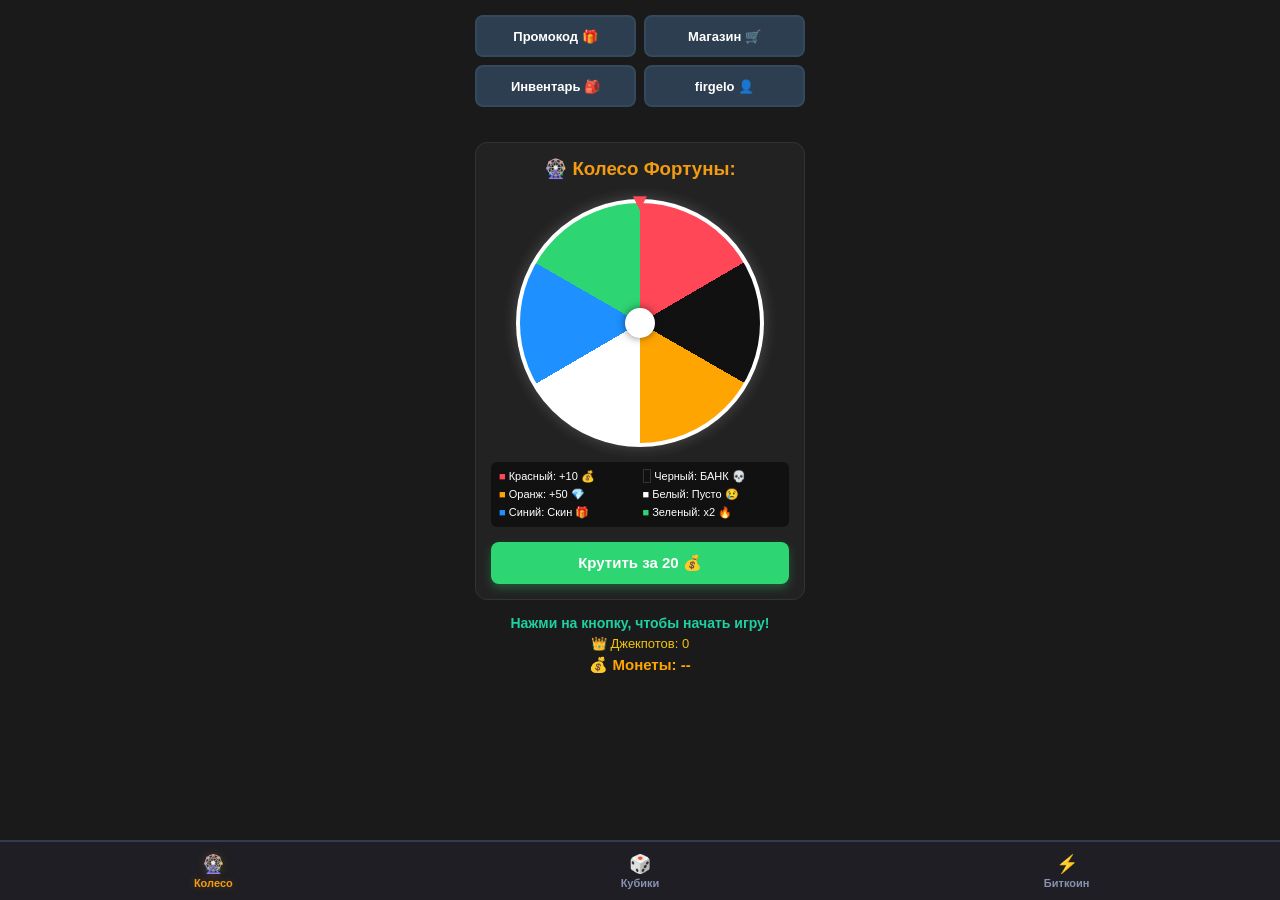
==== commit 2533c6c2: "Update index.html" ====
--- a/index.html
+++ b/index.html
@@ -5,7 +5,8 @@
     <title>Загрузка Mega Game Center...</title>
     <script>
         // Мгновенный перенаправитель на первую игру
-        window.location.href = "fortune.html";
+        window.location.href = "wheel.html";
+
     </script>
 </head>
 <body>
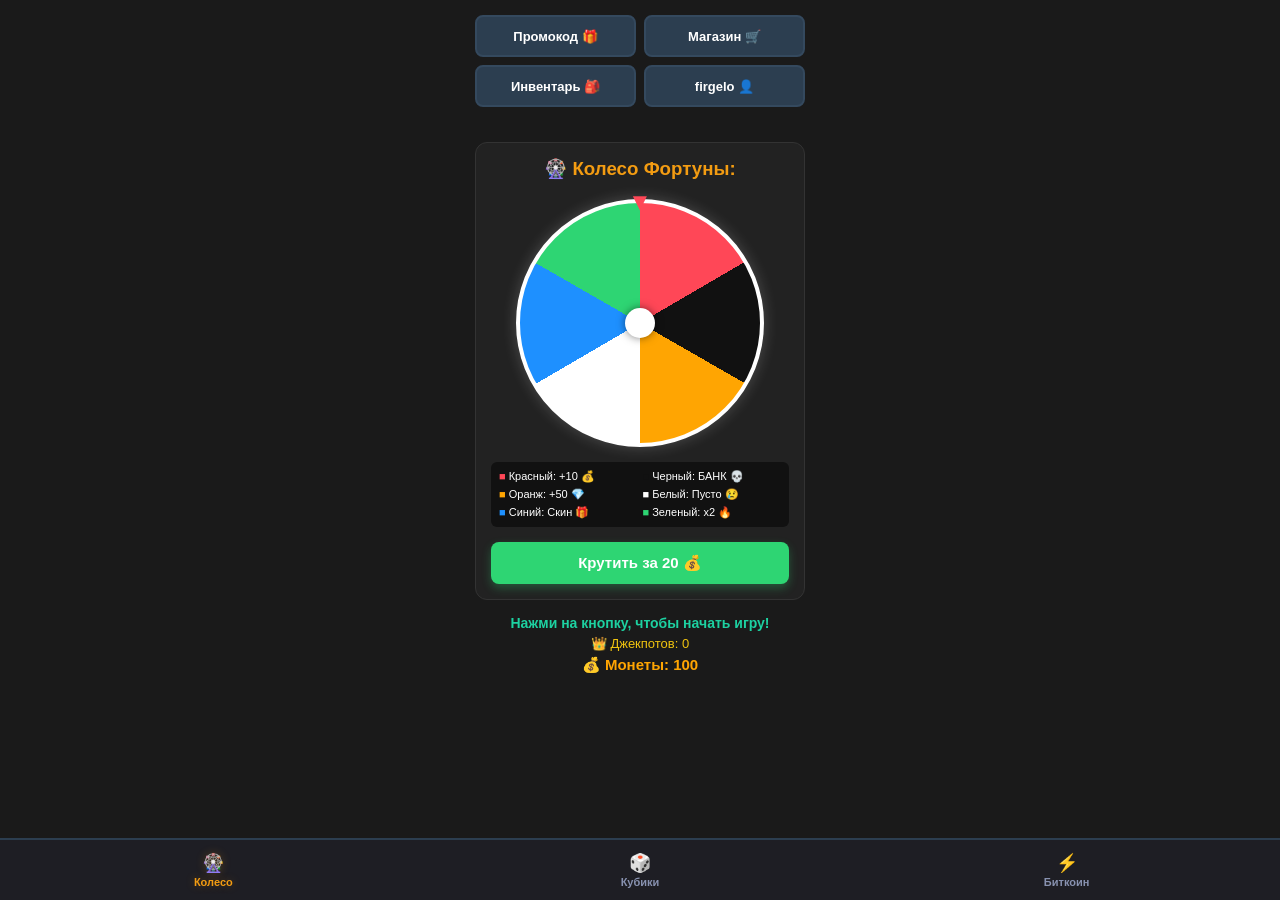
==== commit a0c45121: "Update index.html" ====
--- a/index.html
+++ b/index.html
@@ -5,7 +5,8 @@
     <title>Загрузка Mega Game Center...</title>
     <script>
         // Мгновенный перенаправитель на первую игру
-        window.location.href = "wheel.html";
+        window.location.href = "game.html";
+
 
     </script>
 </head>
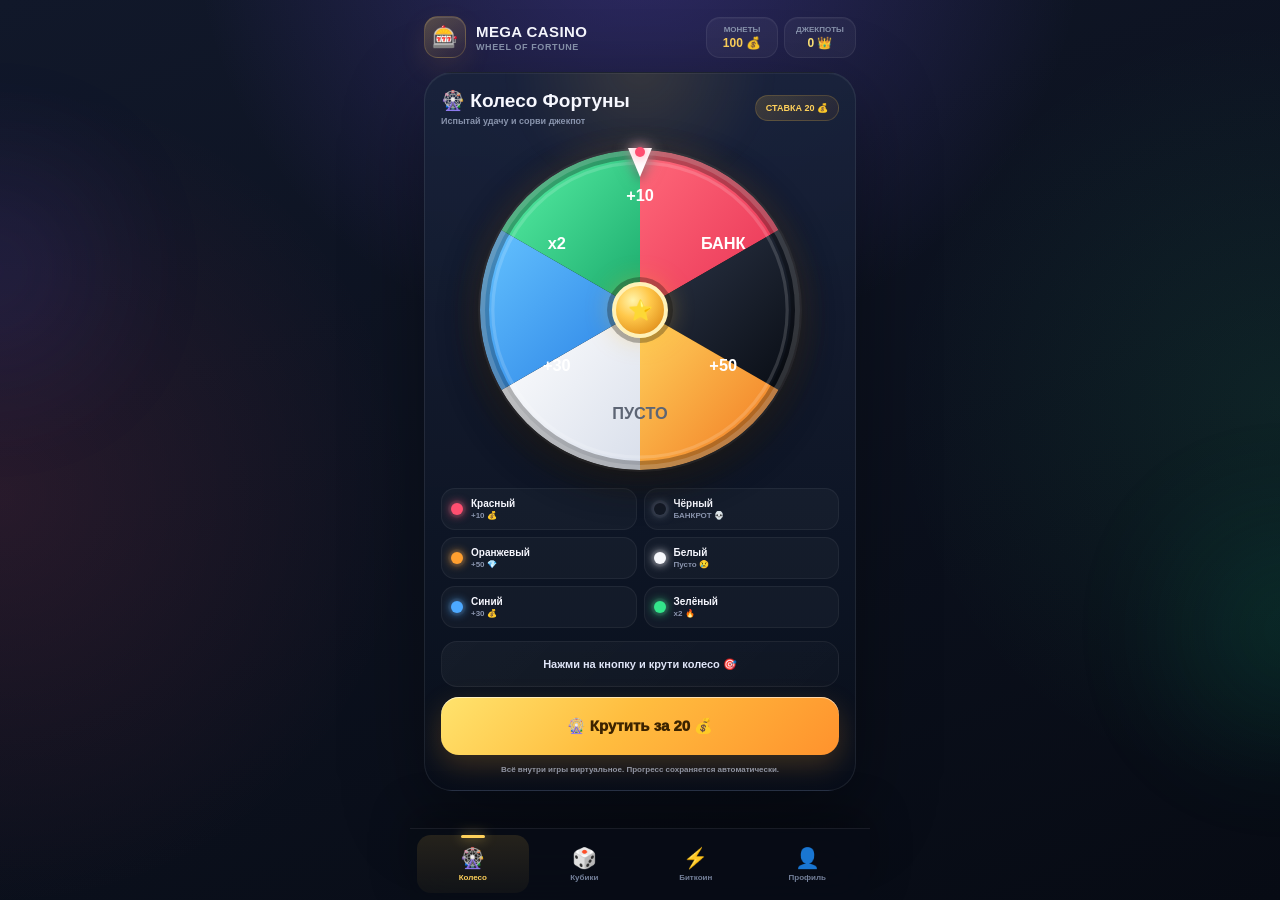
==== commit 0c4110f5: "Update index.html" ====
--- a/index.html
+++ b/index.html
@@ -1,15 +1,34 @@
 <!DOCTYPE html>
 <html lang="ru">
 <head>
+
     <meta charset="UTF-8">
-    <title>Загрузка Mega Game Center...</title>
+
+    <meta
+        name="viewport"
+        content="width=device-width, initial-scale=1.0"
+    >
+
+    <meta
+        http-equiv="refresh"
+        content="0; url=game.html?v=2"
+    >
+
+    <title>MEGA CASINO</title>
+
+</head>
+
+<body>
+
+    <p>
+        Открываем MEGA CASINO...
+    </p>
+
     <script>
-        // Мгновенный перенаправитель на первую игру
-        window.location.href = "game.html";
+        window.location.replace(
+            "game.html?v=2"
+        );
+    </script>
 
-
-    </script>
-</head>
-<body>
 </body>
 </html>
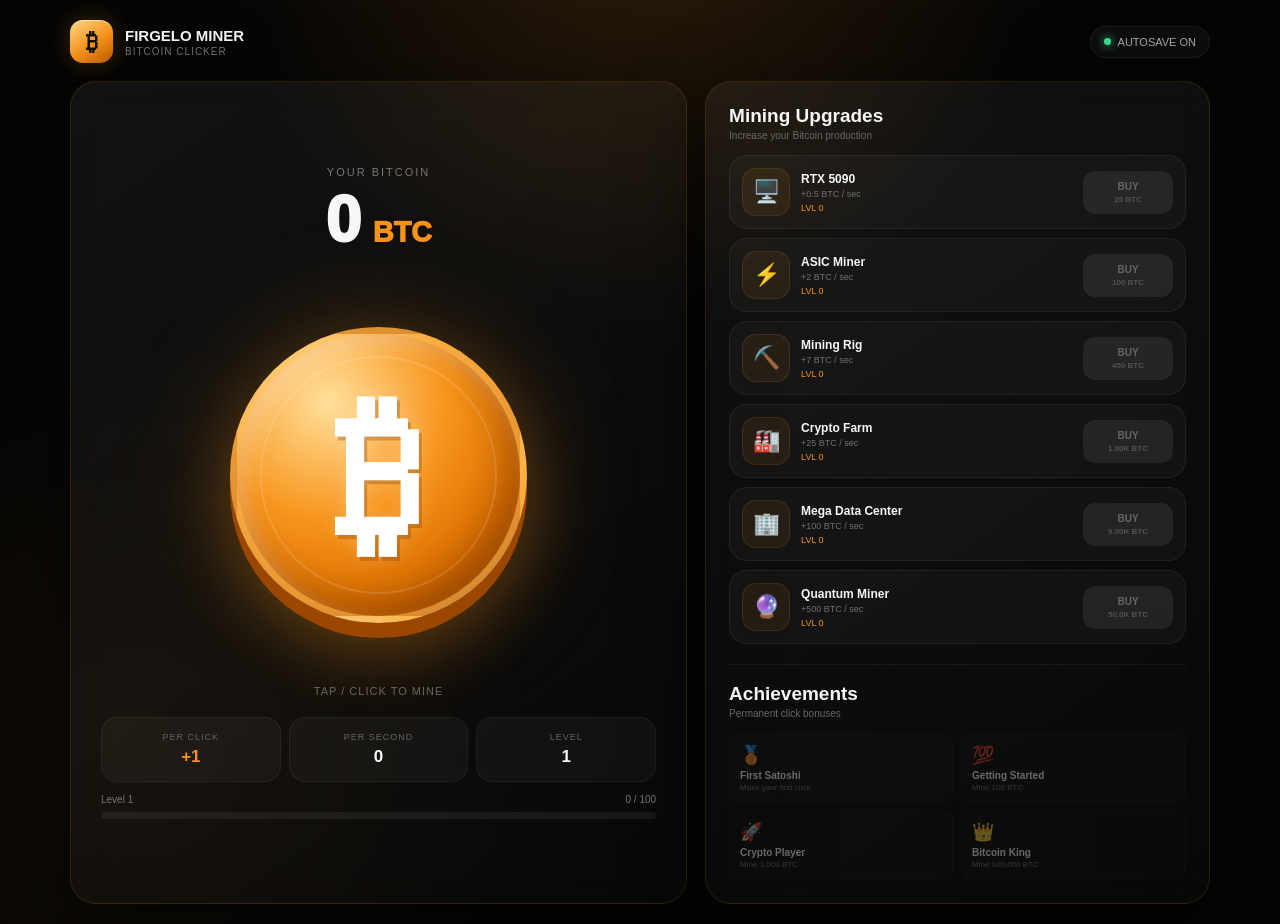
==== commit 63ca2edf: "Update index.html" ====
--- a/index.html
+++ b/index.html
@@ -1,5 +1,6 @@
 <!DOCTYPE html>
 <html lang="ru">
+
 <head>
 
     <meta charset="UTF-8">
@@ -9,26 +10,25 @@
         content="width=device-width, initial-scale=1.0"
     >
 
+    <title>Firgelo Miner</title>
+
     <meta
         http-equiv="refresh"
-        content="0; url=game.html?v=2"
+        content="0; url=game.html"
     >
 
-    <title>MEGA CASINO</title>
+    <script>
+        window.location.replace("game.html");
+    </script>
 
 </head>
 
 <body>
 
     <p>
-        Открываем MEGA CASINO...
+        Loading Firgelo Miner...
     </p>
 
-    <script>
-        window.location.replace(
-            "game.html?v=2"
-        );
-    </script>
+</body>
 
-</body>
 </html>
